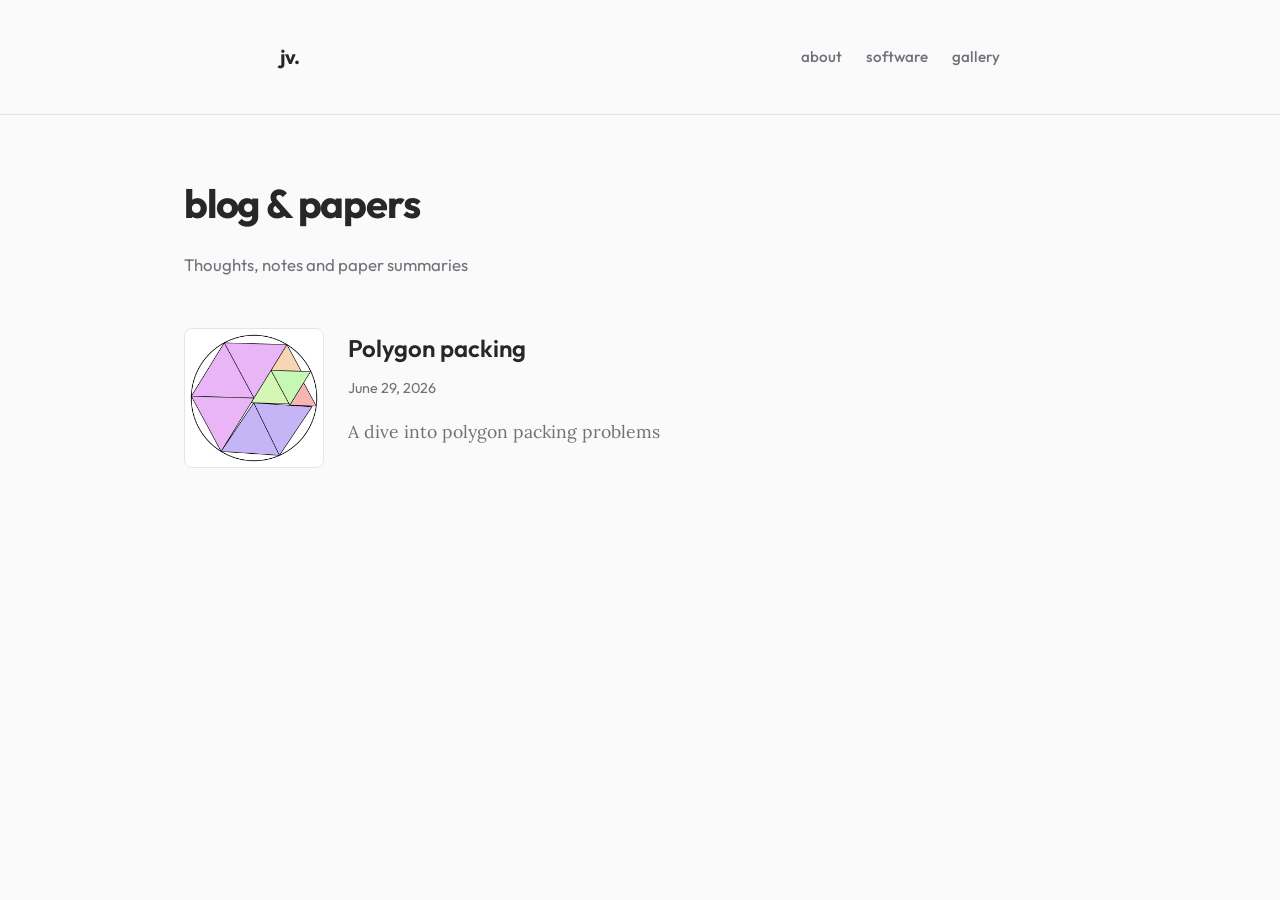
==== blog.html @ bec2ff6a "W" ====
<!DOCTYPE html>
<html lang="en">
<head>
    <meta charset="UTF-8">
    <meta name="viewport" content="width=device-width, initial-scale=1.0">
    <title>blog - JV</title>
    <link rel="stylesheet" href="css/style.css">
</head>
<body>

    <script src="js/header.js"></script>
    <site-header></site-header>

    <main class="main-content">
        <section class="section">
            <h1>blog & papers</h1>
            <p>Thoughts, notes and paper summaries</p>

            <ul class="blog-list" style="margin-top: 3rem;">
                <li class="blog-item">
                    <img src="img/pack_logo.png" alt="Floating point comparison graphic" class="blog-thumbnail">
                    <div class="blog-item-content">
                        <a href="blog/packing.html" class="blog-title">Polygon packing</a>
                        <div class="blog-meta">
                            <time>June 29, 2026</time>
                        </div>
                        <p class="blog-excerpt">
                            A dive into polygon packing problems
                        </p>
                    </div>
                </li>
            </ul>
        </section>
    </main>

</body>
</html>
---- css/style.css ----
@import url('https://fonts.googleapis.com/css2?family=Lora:ital,wght@0,400;0,600;1,400;1,600&family=Outfit:wght@300;400;500;600;700&display=swap');

:root {
    /* Light Theme (Paper & Ink) */
    --bg-color: #FAFAFA;
    --surface-color: #FFFFFF;
    --text-primary: #27272A;
    --text-secondary: #71717A;
    --accent: #0F766E; /* Deep elegant teal */
    --accent-hover: #115E59;
    --border-color: #E4E4E7;

    --font-ui: 'Outfit', -apple-system, BlinkMacSystemFont, 'Segoe UI', Roboto, sans-serif;
    --font-serif: 'Lora', Georgia, serif;
}

@media (prefers-color-scheme: dark) {
    :root {
        /* Dark Theme (Slate & Neon) */
        --bg-color: #09090B;
        --surface-color: #18181B;
        --text-primary: #F4F4F5;
        --text-secondary: #A1A1AA;
        --accent: #2DD4BF; /* Bright teal */
        --accent-hover: #5EEAD4;
        --border-color: #27272A;
    }
}

*, *::before, *::after {
    box-sizing: border-box;
    margin: 0;
    padding: 0;
}

body {
    background-color: var(--bg-color);
    color: var(--text-primary);
    font-family: var(--font-ui);
    line-height: 1.7;
    -webkit-font-smoothing: antialiased;
}

a {
    color: inherit;
    text-decoration: none;
    transition: all 0.2s ease;
}

/* --- Layout --- */
.header {
    padding: 2.5rem 0;
    border-bottom: 1px solid var(--border-color);
    background-color: var(--bg-color);
    position: sticky;
    top: 0;
    z-index: 10;
}

.header-inner {
    max-width: 48rem;
    margin: 0 auto;
    padding: 0 1.5rem;
    display: flex;
    justify-content: space-between;
    align-items: center;
}

.logo {
    font-size: 1.25rem;
    font-weight: 700;
    letter-spacing: -0.02em;
    color: var(--text-primary);
}

.logo:hover {
    color: var(--accent);
}

.nav-links {
    display: flex;
    gap: 1.5rem;
}

.nav-links a {
    font-size: 0.95rem;
    font-weight: 500;
    color: var(--text-secondary);
}

.nav-links a:hover {
    color: var(--accent);
}

.main-content {
    max-width: 60rem;
    margin: 0 auto;
    padding: 4rem 1.5rem 8rem;
}

.section {
    margin-bottom: 5rem;
}

/* --- Typography --- */
h1 {
    font-size: 2.5rem;
    font-weight: 700;
    letter-spacing: -0.03em;
    margin-bottom: 1.5rem;
    line-height: 1.2;
}

h2 {
    font-size: 1.75rem;
    font-weight: 600;
    letter-spacing: -0.02em;
    margin-top: 3rem;
    margin-bottom: 1.25rem;
}

h3 {
    font-size: 1.1rem;
    font-weight: 600;
    margin-bottom: 0.2rem;
}

p {
    margin-bottom: 1.25rem;
    color: var(--text-secondary);
    font-size: 1.05rem;
}

.text-link {
    color: var(--text-primary);
    border-bottom: 1px solid var(--accent);
    padding-bottom: 1px;
}

.text-link:hover {
    color: var(--accent);
    border-bottom-width: 2px;
}

/* --- Timeline --- */
.timeline {
    position: relative;
    padding-left: 2.5rem;
    margin-left: 5.5rem;
    border-left: 2px solid var(--border-color);
}

.timeline-item {
    position: relative;
    margin-bottom: 1.5rem; /* Smaller margin */
}

.timeline-item::before {
    content: '';
    position: absolute;
    left: calc(-2.5rem - 1px - 0.375rem);
    top: 0.4rem;
    width: 0.75rem;
    height: 0.75rem;
    border-radius: 50%;
    background-color: var(--bg-color);
    border: 2px solid var(--accent);
}

.timeline-logo {
    position: absolute;
    left: calc(-2.5rem - 5.5rem);
    top: 0;
    width: 4.5rem;
    height: 4.5rem;
    object-fit: contain;
    background-color: #ffffff;
    border-radius: 0.5rem;
    padding: 0.35rem;
    border: 1px solid var(--border-color);
    box-shadow: 0 4px 6px rgba(0,0,0,0.05);
}

.timeline-date {
    font-size: 0.8rem;
    font-weight: 600;
    text-transform: uppercase;
    letter-spacing: 0.05em;
    color: var(--accent);
    margin-bottom: 0.15rem;
    display: block;
}

.timeline-content {
    background-color: var(--surface-color);
    padding: 1rem 1.25rem; /* Smaller padding */
    border-radius: 0.5rem;
    border: 1px solid var(--border-color);
}

.timeline-content p {
    margin-bottom: 0;
    font-size: 0.9rem; /* Smaller text */
}

/* --- Portfolio Grid (Hover Effect) --- */
.portfolio-grid {
    display: grid;
    grid-template-columns: repeat(3, 1fr);
    gap: 1.5rem;
}

@media (max-width: 768px) {
    .portfolio-grid {
        grid-template-columns: repeat(2, 1fr);
    }
}

@media (max-width: 480px) {
    .portfolio-grid {
        grid-template-columns: 1fr;
    }
}

.portfolio-card {
    position: relative;
    background-color: var(--bg-color);
    border: 1px solid var(--border-color);
    border-radius: 0.75rem;
    overflow: hidden; /* Hide overflowing image */
    display: flex;
    flex-direction: column;
    transition: border-color 0.3s ease;
    aspect-ratio: 1 / 1;
}

.portfolio-card:hover {
    border-color: var(--accent);
}

.portfolio-card img {
    width: 100%;
    height: 100%;
    object-fit: contain;
    display: block;
    transition: transform 0.5s cubic-bezier(0.4, 0, 0.2, 1);
}

.portfolio-card:hover img {
    transform: scale(1.08); /* Zoom effect on hover */
}

.portfolio-overlay {
    position: absolute;
    inset: 0;
    background: linear-gradient(to top, rgba(9, 9, 11, 0.98) 0%, rgba(9, 9, 11, 0.7) 60%, rgba(9, 9, 11, 0.3) 100%);
    padding: 1.25rem;
    display: flex;
    flex-direction: column;
    justify-content: flex-end;
    opacity: 0; /* Hidden by default */
    transform: translateY(15px);
    transition: opacity 0.3s ease, transform 0.3s ease;
}

.portfolio-card:hover .portfolio-overlay {
    opacity: 1; /* Show on hover */
    transform: translateY(0);
}

.portfolio-title {
    font-weight: 600;
    font-size: 1rem;
    color: #ffffff; /* Always white text on dark overlay */
    margin-bottom: 0.25rem;
    line-height: 1.2;
}

.portfolio-desc {
    color: rgba(255, 255, 255, 0.85); /* Always off-white text on dark overlay */
    font-size: 0.85rem;
    margin-bottom: 0;
    line-height: 1.4;
}

/* --- Blog Architecture --- */
.blog-list {
    list-style: none;
}

.blog-item {
    padding-bottom: 2rem;
    margin-bottom: 2rem;
    border-bottom: 1px dashed var(--border-color);
}

.blog-item:last-child {
    border-bottom: none;
}

.blog-title {
    font-size: 1.5rem;
    font-weight: 600;
    color: var(--text-primary);
    display: inline-block;
    margin-bottom: 0.5rem;
}

.blog-title:hover {
    color: var(--accent);
}

.blog-meta {
    font-size: 0.9rem;
    color: var(--text-secondary);
    display: flex;
    align-items: center;
    gap: 0.75rem;
    margin-bottom: 1rem;
}

.blog-excerpt {
    font-family: var(--font-serif);
    font-size: 1.1rem;
    color: var(--text-secondary);
    margin-bottom: 0;
}

/* --- Blog Post Reading Experience --- */
.article-header {
    margin-bottom: 3rem;
}

.article-title {
    font-size: 2.75rem;
    line-height: 1.15;
    margin-bottom: 1rem;
}

.article-content {
    font-family: var(--font-serif);
    font-size: 1.18rem;
    line-height: 1.8;
    color: var(--text-primary);
}

.article-content p {
    color: inherit;
    margin-bottom: 1.5rem;
}

.article-content a {
    color: var(--accent);
    text-decoration: underline;
    text-underline-offset: 4px;
    text-decoration-thickness: 1px;
    text-decoration-color: rgba(13, 148, 136, 0.4);
    transition: all 0.2s ease;
}

.article-content a:hover {
    color: var(--text-primary);
    text-decoration-color: var(--text-primary);
}

.article-content h2,
.article-content h3 {
    font-family: var(--font-ui);
}

.article-content ul,
.article-content ol {
    margin-bottom: 1.5rem;
    padding-left: 1.5rem;
}

.article-content li {
    margin-bottom: 0.5rem;
}

.article-content blockquote {
    border-left: 4px solid var(--accent);
    padding-left: 1.25rem;
    margin-left: 0;
    margin-right: 0;
    font-style: italic;
    color: var(--text-secondary);
}

.article-content img {
    max-width: 100%;
    height: auto;
    border-radius: 0.5rem;
    display: block;
    margin: 2.5rem auto 1rem auto;
    box-shadow: 0 4px 6px -1px rgba(0, 0, 0, 0.1), 0 2px 4px -1px rgba(0, 0, 0, 0.06);
}

.article-image-caption {
    text-align: center;
    font-size: 0.85rem;
    color: var(--text-secondary);
    margin-bottom: 2.5rem;
    font-family: var(--font-ui);
}

body {
    counter-reset: sidenote-counter;
}

.sidenote-number {
    counter-increment: sidenote-counter;
}

.sidenote-number::after {
    content: counter(sidenote-counter);
    font-size: 0.75rem;
    vertical-align: super;
    line-height: 0;
    color: var(--accent);
    font-weight: bold;
    margin-left: 0.1rem;
}

.sidenote {
    float: right;
    clear: right;
    width: 16rem;
    margin-right: -18rem;
    margin-bottom: 1rem;
    font-size: 0.9rem;
    line-height: 1.5;
    color: var(--text-secondary);
    background-color: var(--surface-color);
    padding: 1rem;
    border-radius: 0.5rem;
    border-left: 3px solid var(--accent);
}

.sidenote::before {
    content: counter(sidenote-counter) " ";
    font-size: 0.8rem;
    vertical-align: super;
    line-height: 0;
    color: var(--accent);
    font-weight: bold;
    margin-right: 0.3rem;
}

@media (max-width: 1100px) {
    .sidenote {
        float: none;
        display: block;
        width: 100%;
        margin-right: 0;
        margin-top: 0.5rem;
        margin-bottom: 0.5rem;
    }
}

note-def {
    display: none;
}

/* --- Software Cards --- */
.software-grid {
    display: grid;
    grid-template-columns: repeat(auto-fill, minmax(300px, 1fr));
    gap: 1.5rem;
}

.software-card {
    background-color: var(--surface-color);
    border: 1px solid var(--border-color);
    border-radius: 0.75rem;
    padding: 1.5rem;
    display: flex;
    flex-direction: column;
    transition: transform 0.2s ease, border-color 0.2s ease;
}

.software-card:hover {
    transform: translateY(-4px);
    border-color: var(--accent);
}

.software-title {
    font-weight: 600;
    font-size: 1.25rem;
    color: var(--text-primary);
    margin-bottom: 0.5rem;
}

.software-card:hover .software-title {
    color: var(--accent);
}

.software-desc {
    color: var(--text-secondary);
    font-size: 1rem;
    margin-bottom: 1.5rem;
    flex-grow: 1;
}

.software-link {
    font-size: 0.85rem;
    font-weight: 600;
    color: var(--accent);
    text-transform: uppercase;
    letter-spacing: 0.05em;
    align-self: flex-start;
}

.software-link:hover {
    color: var(--text-primary);
}

.blog-item {
    display: flex;
    gap: 1.5rem;
    align-items: flex-start;
}

.blog-item-content {
    flex: 1;
}

.blog-thumbnail {
    width: 140px;
    height: auto;
    object-fit: contain;
    border-radius: 0.5rem;
    border: 1px solid var(--border-color);
    flex-shrink: 0;
}
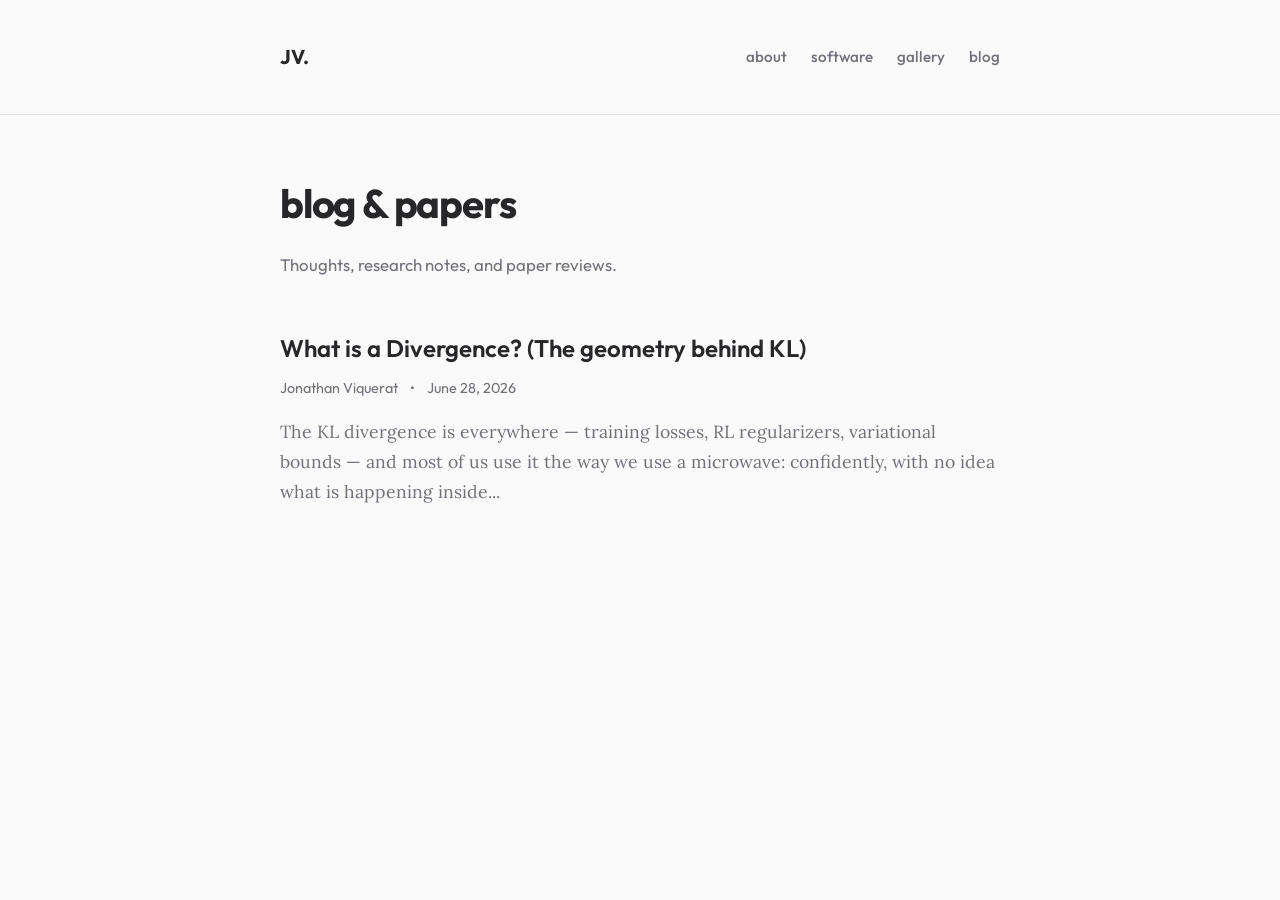
==== commit 9aad6963: "W" ====
--- a/blog.html
+++ b/blog.html
@@ -8,26 +8,34 @@
 </head>
 <body>
 
-    <script src="js/header.js"></script>
-    <site-header></site-header>
+    <header class="header">
+        <div class="header-inner">
+            <a href="index.html" class="logo">JV.</a>
+            <nav class="nav-links">
+                <a href="index.html">about</a>
+                <a href="software.html">software</a>
+                <a href="gallery.html">gallery</a>
+                <a href="blog.html">blog</a>
+            </nav>
+        </div>
+    </header>
 
     <main class="main-content">
         <section class="section">
             <h1>blog & papers</h1>
-            <p>Thoughts, notes and paper summaries</p>
+            <p>Thoughts, research notes, and paper reviews.</p>
 
             <ul class="blog-list" style="margin-top: 3rem;">
                 <li class="blog-item">
-                    <img src="img/pack_logo.png" alt="Floating point comparison graphic" class="blog-thumbnail">
-                    <div class="blog-item-content">
-                        <a href="blog/packing.html" class="blog-title">Polygon packing</a>
-                        <div class="blog-meta">
-                            <time>June 29, 2026</time>
-                        </div>
-                        <p class="blog-excerpt">
-                            A dive into polygon packing problems
-                        </p>
+                    <a href="example-post.html" class="blog-title">What is a Divergence? (The geometry behind KL)</a>
+                    <div class="blog-meta">
+                        <span>Jonathan Viquerat</span>
+                        <span>•</span>
+                        <time>June 28, 2026</time>
                     </div>
+                    <p class="blog-excerpt">
+                        The KL divergence is everywhere — training losses, RL regularizers, variational bounds — and most of us use it the way we use a microwave: confidently, with no idea what is happening inside...
+                    </p>
                 </li>
             </ul>
         </section>
--- a/css/style.css
+++ b/css/style.css
@@ -93,7 +93,7 @@
 }
 
 .main-content {
-    max-width: 60rem;
+    max-width: 48rem;
     margin: 0 auto;
     padding: 4rem 1.5rem 8rem;
 }
@@ -206,20 +206,8 @@
 /* --- Portfolio Grid (Hover Effect) --- */
 .portfolio-grid {
     display: grid;
-    grid-template-columns: repeat(3, 1fr);
+    grid-template-columns: repeat(auto-fill, minmax(220px, 1fr));
     gap: 1.5rem;
-}
-
-@media (max-width: 768px) {
-    .portfolio-grid {
-        grid-template-columns: repeat(2, 1fr);
-    }
-}
-
-@media (max-width: 480px) {
-    .portfolio-grid {
-        grid-template-columns: 1fr;
-    }
 }
 
 .portfolio-card {
@@ -349,20 +337,6 @@
     margin-bottom: 1.5rem;
 }
 
-.article-content a {
-    color: var(--accent);
-    text-decoration: underline;
-    text-underline-offset: 4px;
-    text-decoration-thickness: 1px;
-    text-decoration-color: rgba(13, 148, 136, 0.4);
-    transition: all 0.2s ease;
-}
-
-.article-content a:hover {
-    color: var(--text-primary);
-    text-decoration-color: var(--text-primary);
-}
-
 .article-content h2,
 .article-content h3 {
     font-family: var(--font-ui);
@@ -387,81 +361,6 @@
     color: var(--text-secondary);
 }
 
-.article-content img {
-    max-width: 100%;
-    height: auto;
-    border-radius: 0.5rem;
-    display: block;
-    margin: 2.5rem auto 1rem auto;
-    box-shadow: 0 4px 6px -1px rgba(0, 0, 0, 0.1), 0 2px 4px -1px rgba(0, 0, 0, 0.06);
-}
-
-.article-image-caption {
-    text-align: center;
-    font-size: 0.85rem;
-    color: var(--text-secondary);
-    margin-bottom: 2.5rem;
-    font-family: var(--font-ui);
-}
-
-body {
-    counter-reset: sidenote-counter;
-}
-
-.sidenote-number {
-    counter-increment: sidenote-counter;
-}
-
-.sidenote-number::after {
-    content: counter(sidenote-counter);
-    font-size: 0.75rem;
-    vertical-align: super;
-    line-height: 0;
-    color: var(--accent);
-    font-weight: bold;
-    margin-left: 0.1rem;
-}
-
-.sidenote {
-    float: right;
-    clear: right;
-    width: 16rem;
-    margin-right: -18rem;
-    margin-bottom: 1rem;
-    font-size: 0.9rem;
-    line-height: 1.5;
-    color: var(--text-secondary);
-    background-color: var(--surface-color);
-    padding: 1rem;
-    border-radius: 0.5rem;
-    border-left: 3px solid var(--accent);
-}
-
-.sidenote::before {
-    content: counter(sidenote-counter) " ";
-    font-size: 0.8rem;
-    vertical-align: super;
-    line-height: 0;
-    color: var(--accent);
-    font-weight: bold;
-    margin-right: 0.3rem;
-}
-
-@media (max-width: 1100px) {
-    .sidenote {
-        float: none;
-        display: block;
-        width: 100%;
-        margin-right: 0;
-        margin-top: 0.5rem;
-        margin-bottom: 0.5rem;
-    }
-}
-
-note-def {
-    display: none;
-}
-
 /* --- Software Cards --- */
 .software-grid {
     display: grid;
@@ -514,22 +413,3 @@
 .software-link:hover {
     color: var(--text-primary);
 }
-
-.blog-item {
-    display: flex;
-    gap: 1.5rem;
-    align-items: flex-start;
-}
-
-.blog-item-content {
-    flex: 1;
-}
-
-.blog-thumbnail {
-    width: 140px;
-    height: auto;
-    object-fit: contain;
-    border-radius: 0.5rem;
-    border: 1px solid var(--border-color);
-    flex-shrink: 0;
-}
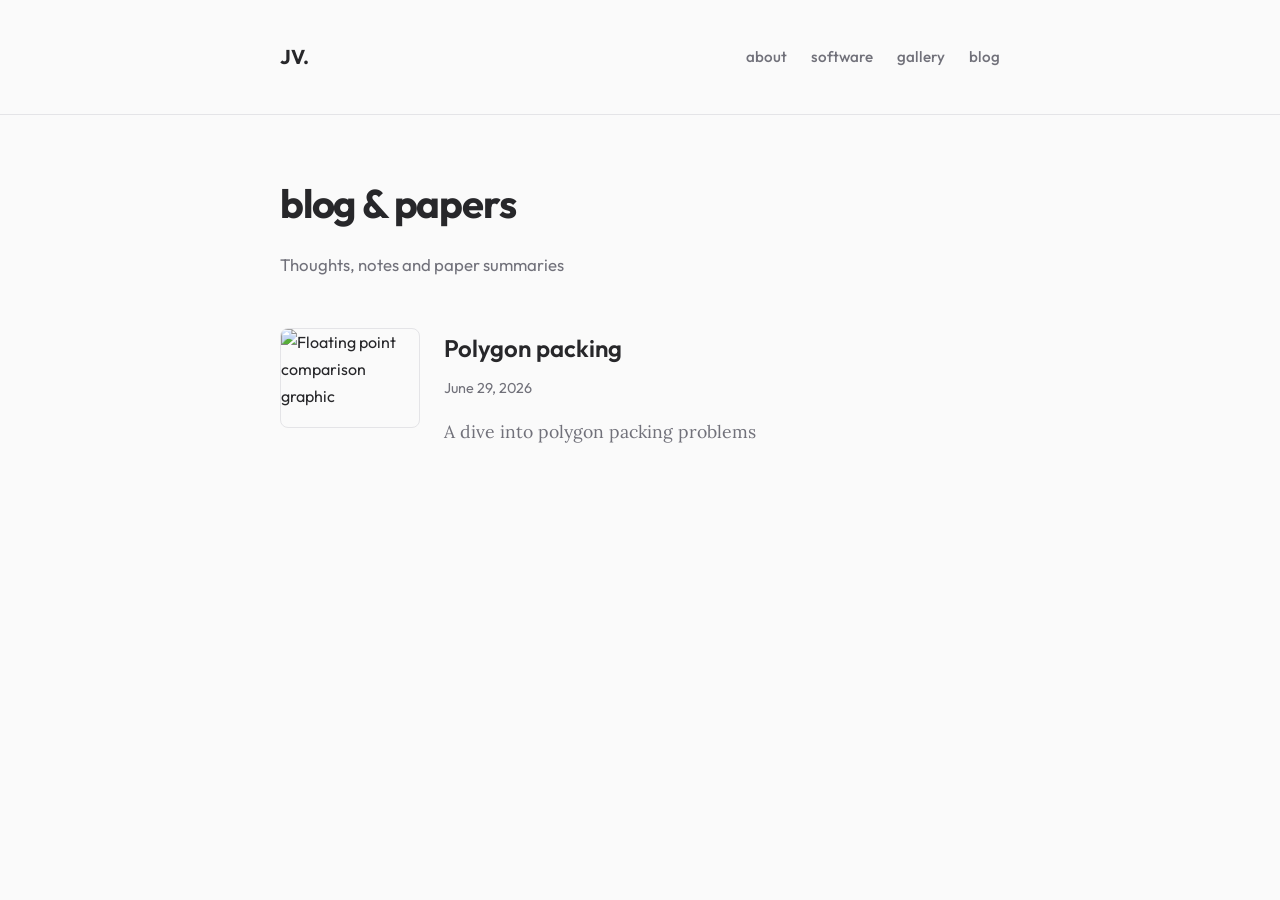
==== commit acb7fa88: "w" ====
--- a/blog.html
+++ b/blog.html
@@ -23,19 +23,20 @@
     <main class="main-content">
         <section class="section">
             <h1>blog & papers</h1>
-            <p>Thoughts, research notes, and paper reviews.</p>
+            <p>Thoughts, notes and paper summaries</p>
 
             <ul class="blog-list" style="margin-top: 3rem;">
                 <li class="blog-item">
-                    <a href="example-post.html" class="blog-title">What is a Divergence? (The geometry behind KL)</a>
-                    <div class="blog-meta">
-                        <span>Jonathan Viquerat</span>
-                        <span>•</span>
-                        <time>June 28, 2026</time>
+                    <img src="img/float-thumb.svg" alt="Floating point comparison graphic" class="blog-thumbnail">
+                    <div class="blog-item-content">
+                        <a href="blog/packing.html" class="blog-title">Polygon packing</a>
+                        <div class="blog-meta">
+                            <time>June 29, 2026</time>
+                        </div>
+                        <p class="blog-excerpt">
+                            A dive into polygon packing problems
+                        </p>
                     </div>
-                    <p class="blog-excerpt">
-                        The KL divergence is everywhere — training losses, RL regularizers, variational bounds — and most of us use it the way we use a microwave: confidently, with no idea what is happening inside...
-                    </p>
                 </li>
             </ul>
         </section>
--- a/css/style.css
+++ b/css/style.css
@@ -413,3 +413,22 @@
 .software-link:hover {
     color: var(--text-primary);
 }
+
+.blog-item {
+    display: flex;
+    gap: 1.5rem;
+    align-items: flex-start;
+}
+
+.blog-item-content {
+    flex: 1;
+}
+
+.blog-thumbnail {
+    width: 140px;
+    height: 100px;
+    object-fit: cover;
+    border-radius: 0.5rem;
+    border: 1px solid var(--border-color);
+    flex-shrink: 0;
+}
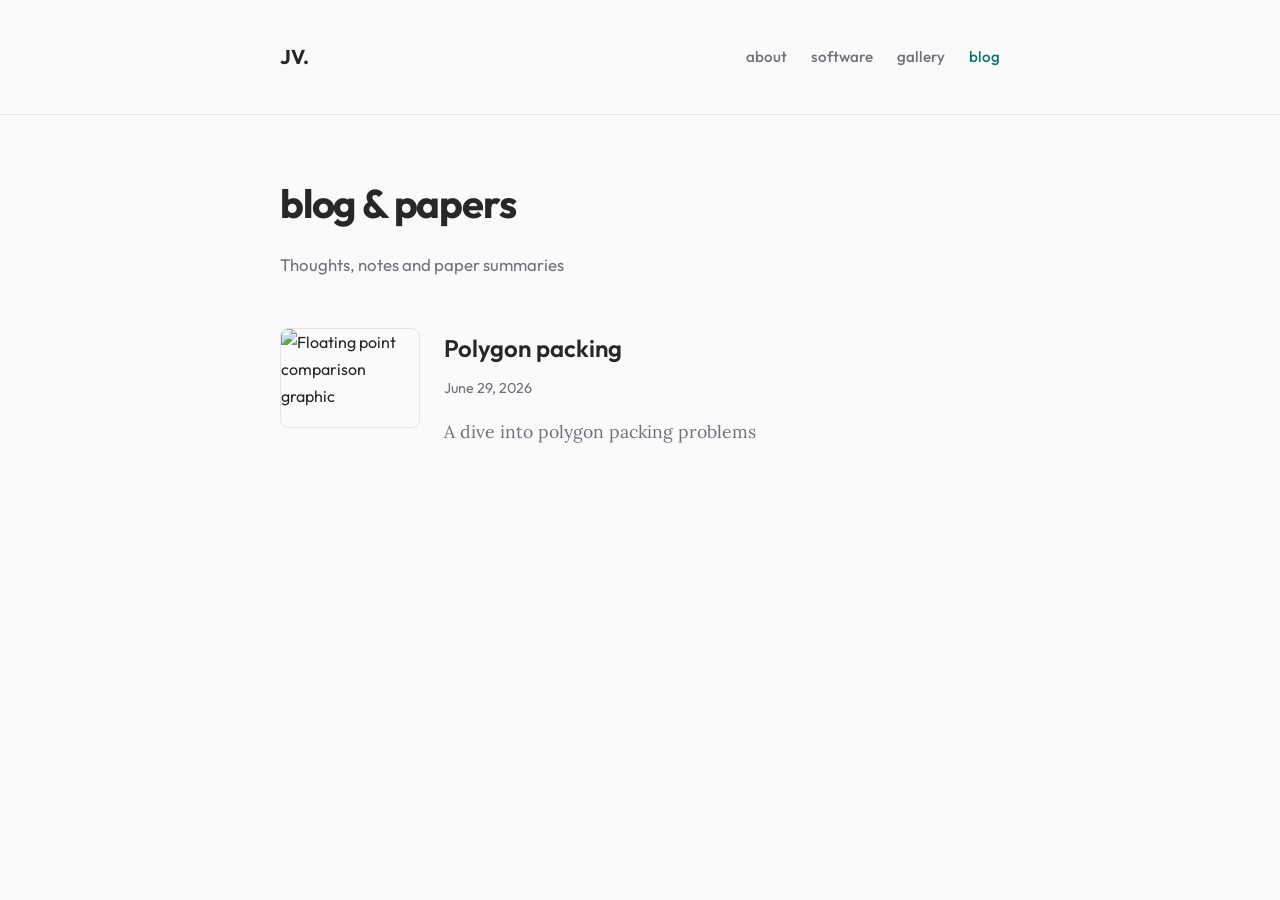
==== commit 0fe88b6e: "W" ====
--- a/blog.html
+++ b/blog.html
@@ -8,17 +8,8 @@
 </head>
 <body>
 
-    <header class="header">
-        <div class="header-inner">
-            <a href="index.html" class="logo">JV.</a>
-            <nav class="nav-links">
-                <a href="index.html">about</a>
-                <a href="software.html">software</a>
-                <a href="gallery.html">gallery</a>
-                <a href="blog.html">blog</a>
-            </nav>
-        </div>
-    </header>
+    <script src="js/header.js"></script>
+    <site-header></site-header>
 
     <main class="main-content">
         <section class="section">
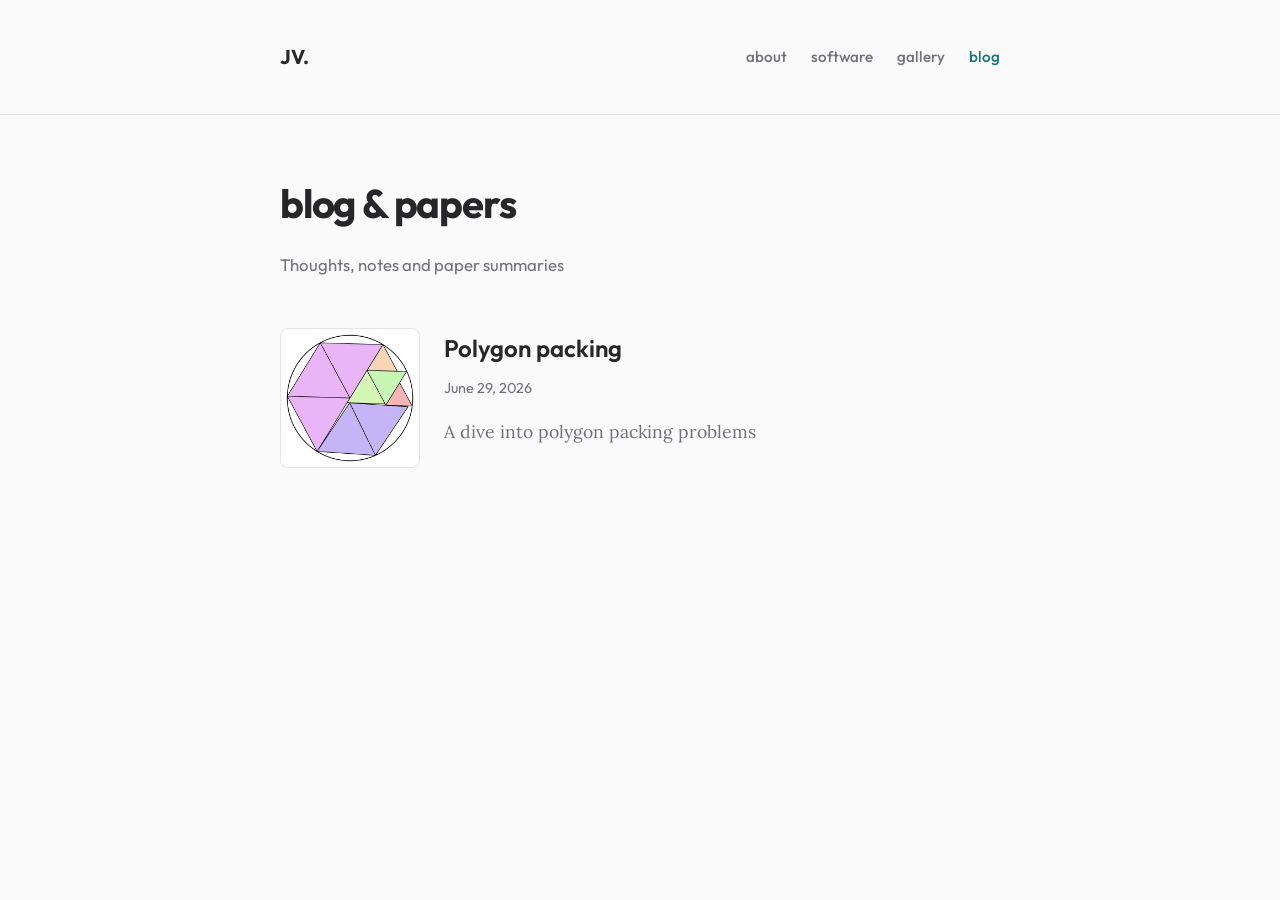
==== commit 9ec375bf: "W" ====
--- a/blog.html
+++ b/blog.html
@@ -18,7 +18,7 @@
 
             <ul class="blog-list" style="margin-top: 3rem;">
                 <li class="blog-item">
-                    <img src="img/float-thumb.svg" alt="Floating point comparison graphic" class="blog-thumbnail">
+                    <img src="img/pack_logo.png" alt="Floating point comparison graphic" class="blog-thumbnail">
                     <div class="blog-item-content">
                         <a href="blog/packing.html" class="blog-title">Polygon packing</a>
                         <div class="blog-meta">
--- a/css/style.css
+++ b/css/style.css
@@ -337,6 +337,20 @@
     margin-bottom: 1.5rem;
 }
 
+.article-content a {
+    color: var(--accent);
+    text-decoration: underline;
+    text-underline-offset: 4px;
+    text-decoration-thickness: 1px;
+    text-decoration-color: rgba(13, 148, 136, 0.4);
+    transition: all 0.2s ease;
+}
+
+.article-content a:hover {
+    color: var(--text-primary);
+    text-decoration-color: var(--text-primary);
+}
+
 .article-content h2,
 .article-content h3 {
     font-family: var(--font-ui);
@@ -361,6 +375,23 @@
     color: var(--text-secondary);
 }
 
+.article-content img {
+    max-width: 100%;
+    height: auto;
+    border-radius: 0.5rem;
+    display: block;
+    margin: 2.5rem auto 1rem auto;
+    box-shadow: 0 4px 6px -1px rgba(0, 0, 0, 0.1), 0 2px 4px -1px rgba(0, 0, 0, 0.06);
+}
+
+.article-image-caption {
+    text-align: center;
+    font-size: 0.85rem;
+    color: var(--text-secondary);
+    margin-bottom: 2.5rem;
+    font-family: var(--font-ui);
+}
+
 /* --- Software Cards --- */
 .software-grid {
     display: grid;
@@ -426,8 +457,8 @@
 
 .blog-thumbnail {
     width: 140px;
-    height: 100px;
-    object-fit: cover;
+    height: auto;
+    object-fit: contain;
     border-radius: 0.5rem;
     border: 1px solid var(--border-color);
     flex-shrink: 0;
